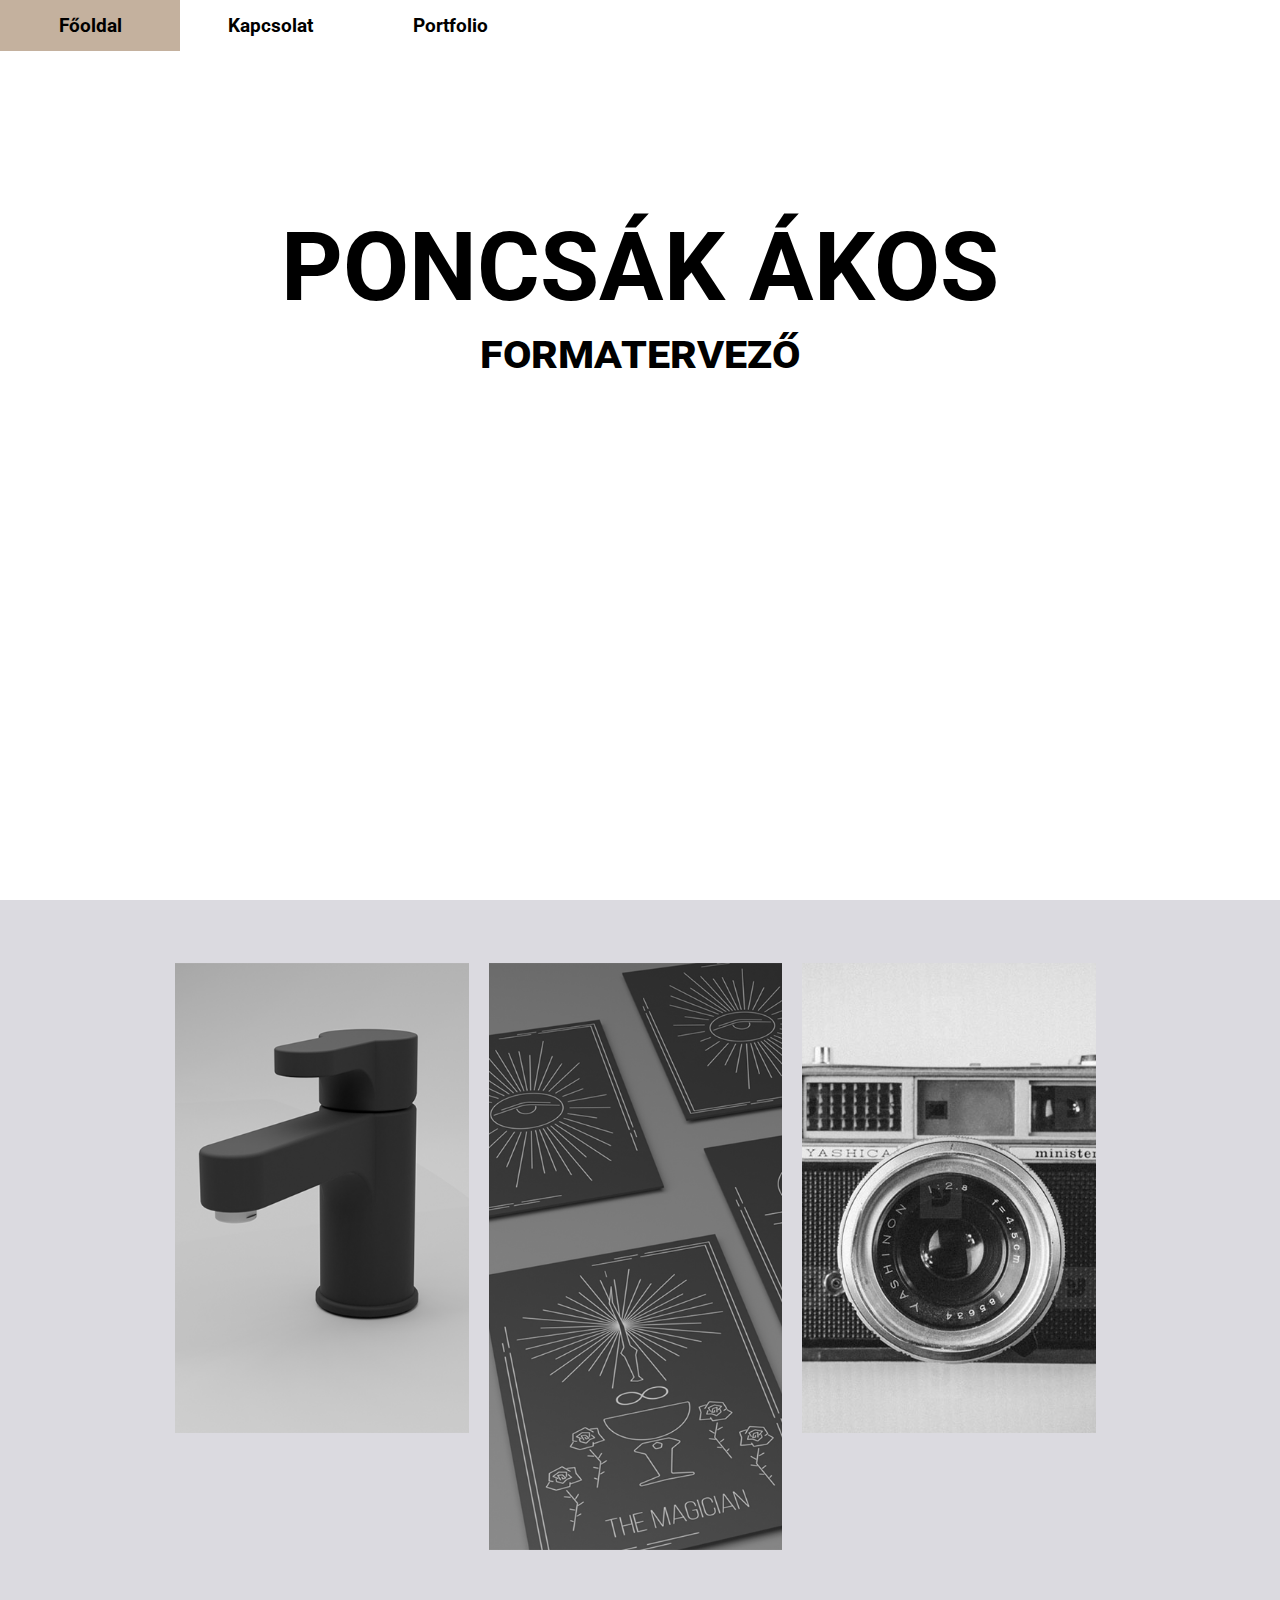
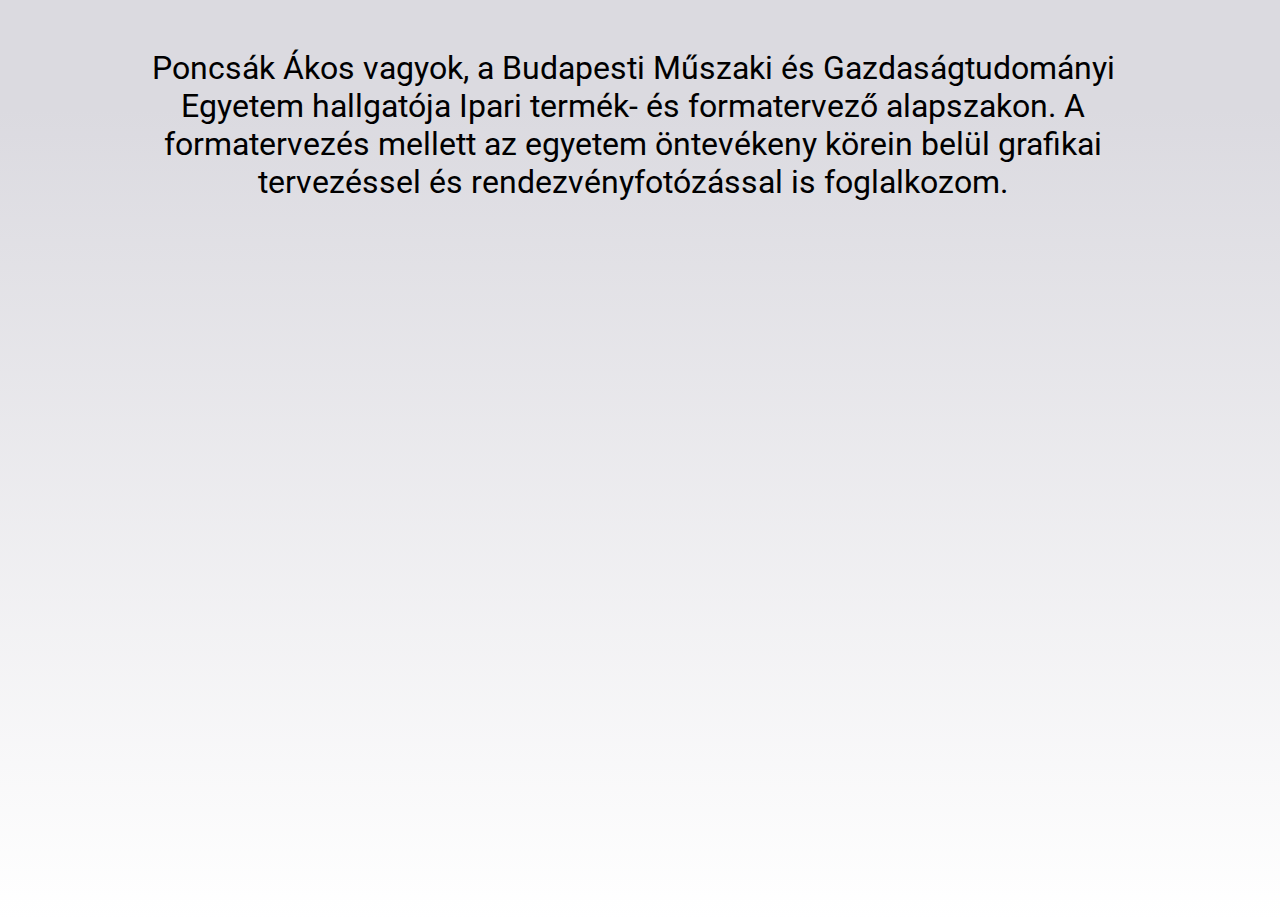
==== index.html @ cc96267a "Add files via upload" ====
<!DOCTYPE html>
<html lang="en">
<head>
    <meta charset="UTF-8">
    <meta http-equiv="X-UA-Compatible" content="IE=edge">
    <meta name="viewport" content="width=device-width, initial-scale=1.0">
    <link rel="stylesheet" href="src/main.css">
	<link href="https://fonts.googleapis.com/css2?family=Pacifico&family=Roboto:wght@300&display=swap" rel="stylesheet">
    <title>Portfolio oldal</title>
</head>
<body>
    <header>
    </header>
    <main>
    <div>
        <ul>
            <li><a href="index.html">Főoldal</a></li>
            <li><a href="kapcsolat.html">Kapcsolat</a></li>
            <li class="legord">
              <a href="javascript:void(0)" class="legordgomb">Portfolio</a>
              <div class="legord-dolgok">
                    <a href="design_galeria.html">Formatervezés</a>
                    <a href="foto_galeria.html">Grafika</a>
                    <a href="foto_galeria.html">Fotózás</a>
              </div>
            </li>
      </ul>
    </div>
    <div>
        <img class="hatter" src="src/img/hatter.jpg">
    </div>
    <div>
        <p class="cim">PONCSÁK ÁKOS</p>
        <p class="alcim">formatervező</p>
    </div>
    <div>
        <div class="nagybox">
            <div class="fokepek">
                <div class="side">
                    <a href="design_galeria.html"><p class="displaykep_text">Design</p></a>
                    <a href="design_galeria.html"><img class="" src="src/img/render.png"></a>
                </div>
                <div class="side">
                    <p class="displaykep_text">Grafika</p>
                    <img class="" src="src/img/illuszt.png">
                </div>  
                <div class="side">
                    <a href="foto_galeria.html"><p class="displaykep_text">Fotózás</p></a>
                    <a href="foto_galeria.html"><img class="" src="src/img/kamera.jpg"></a>
                </div>
            </div>
            <div class="bemutatkozas">
                <p>Poncsák Ákos vagyok, a Budapesti Műszaki és Gazdaságtudományi Egyetem hallgatója Ipari termék- és formatervező alapszakon. A formatervezés mellett az egyetem öntevékeny körein belül grafikai tervezéssel és rendezvényfotózással is foglalkozom.</p>
            </div>
        </div>
    </div>
    </main>
    <footer>

    </footer>
</body>
</html>
---- src/main.css ----
body {
    margin: 0;
    padding:0;
    height: 100%;
    width: 100%;
    overflow-x: hidden;
}
  
* {
    box-sizing: border-box;
}

.hatter_div{

}

.hatter{
    position: absolute;
    left: 0px;
    top: 0px;
    width: 100%;
    z-index: -1;
}

.cim{
    padding-top: 5%;
    margin-bottom: 0;
    font-size: 6rem;
    font-family: 'Roboto';
    font-weight: bold;
    text-align: center;
}

.alcim{
    margin: 0;
    padding: 0;
    font-size: 3rem;
    font-family: 'Roboto';
    font-weight: bold;
    text-align: center;
    font-variant: small-caps;
}

.nagybox{
    position: absolute;
    opacity: 100%;
    top: 100%;
    height: 180%;
    background: linear-gradient(to bottom, rgba(219,218,224,1) 50%,rgba(219,218,224,0));
    width: 100%;
    margin-top: 0rem;
    margin-bottom: 2rem;
    padding-bottom: 5rem;
    padding-top: 3rem;
    z-index: -1;
}

.displaykep_text{
    position: absolute;
    top: 40%;
    left: 50%;
    transform: translate(-50%,-50%);
    font-family: 'Roboto';
    font-weight: bold;
    text-align: center;
    color: white;
    font-size: 4rem;
    text-decoration: none;
    font-variant: small-caps;
    opacity: 0;
    z-index: 1;
}

.portfolio_cim{
    padding-left: 3%;
    font-variant: small-caps;
    font-family: 'Roboto';
    font-weight: bold;
    font-size: 6rem;
    margin: 0;
}

.elrejto{
}

.bemutatkozas{
    margin-right: 10%;
    margin-left: 5%;
}

.bemutatkozas p{
    margin-top: 5rem;
    font-family: 'Roboto';
    text-align: center;
    font-size: 2rem;
    padding-left: 50px;
    padding-left: 50px;
}

.fokepek{
    width: 75%;
    display: flex;
    margin: auto;
    padding: 5px;
}

.fokepek img{
    filter: grayscale(1)
}

.fokepek img:hover{
    box-shadow: 5px 5px 5px #c4b19e;
    filter: grayscale(0);
    transition: all 1s ease;
}

.side{
    position: relative;
    float: left;
    object-fit: none;
    object-position: center;
    overflow: hidden;
    width: 33%;
    padding: 10px;
}

.side:hover .displaykep_text{
    opacity: 1;
    transition: all 1s ease;
}

.side img{
    width: 100%
}

/*enélkül néha furcsa elrendezésbe tudnak kerülni a képek*/
.fokepek::after {
    content: "";
    clear: both;
    display: table;
  }

ul {
    list-style-type: none;
    margin: 0;
    padding: 0;
    overflow: hidden;
    /*background-color: #ccdbfd;*/
    width: 100%;
}
  
li {
    float: left;
}
  
li a, .legordgomb {
    display: inline-block;
    color: black;
    text-align: center;
    padding: 14px 40px;
    min-width: 180px;
    text-decoration: none;
    font-family: 'Roboto';
    font-weight: bold;
    font-size: larger; 
}
  
li a:hover, .legord:hover .legordgomb {
    background-color: #c4b19e;
}
  
li.legord {
    display: inline-block;
}
  
.legord-dolgok {
    display: none;
    position: absolute;
    /*background-color: #A9B388;*/
    min-width: 180px;
    box-shadow: 0px 8px 16px 0px rgba(0,0,0,0.2);
    z-index: 1;
}
  
.legord-dolgok a {
    color: black;
    padding: 12px 16px;
    text-decoration: none;
    display: block;
    text-align: left;
    font-family: 'Roboto';
    font-weight: bold;
    font-size: larger; 
}
  
.legord-dolgok a:hover {background-color: rgb(229, 222, 215);}
  
.legord:hover .legord-dolgok {
    display: block;
}

.menutext{
    size: 2rem;
}



.d_green {
    color: #5F6F52
}

.l_green {
    color: #A9B388
}

.cornsilk {
    color: #FEFAE0
}

.lemon {
    color: #F9EBC7
}

.camel {
    color: #B99470
}

.alloy {
    color: #C4661F
}

.russet {
    color: #783D19
}

.roboto {
    font-family: 'Times New Roman', Times, serif;
}

/* GALÉRIA */

div.galeria:hover img{
    box-shadow: 5px 5px 5px #B99470;
}
  
div.galeria img {
    width: 100%;
    height: auto;
}
  
div.leiras {
    padding: 15px;
    text-align: center;
    font-family: "Roboto";
}
  
.responsive {
    padding: 0 6px;
    float: left;
    width: 32.99999%;
    padding: 15px;
}

/*mobil és kisebb képernyő méretekre*/

@media only screen and (max-width: 900px) {
    .responsive {
      width: 49.99999%;
      margin: 6px 0;
    }
}
  
@media only screen and (max-width: 500px) {
    .responsive {
      width: 100%;
    }
}

/*kapcsolat*/

 input[type=text], select, textarea {
    width: 100%;
    padding: 12px;
    border: 1px solid #ccc;
    box-sizing: border-box;
    margin-top: 6px;
    margin-bottom: 16px;
    resize: vertical
  }
  
  input[type=submit] {
    background-color: #c4b19e;
    color: black;
    padding: 12px 20px;
    border: none;
    cursor: pointer;
  }
  
  input[type=submit]:hover {
    background-color: #B99470;
  }
  
  .container {
    border-radius: 5px;
    background-color: rgba(219,218,224,0.75);
    padding: 20px;
    font-size: 1rem;
    font-family: 'Roboto';
    font-weight: bold;
  }
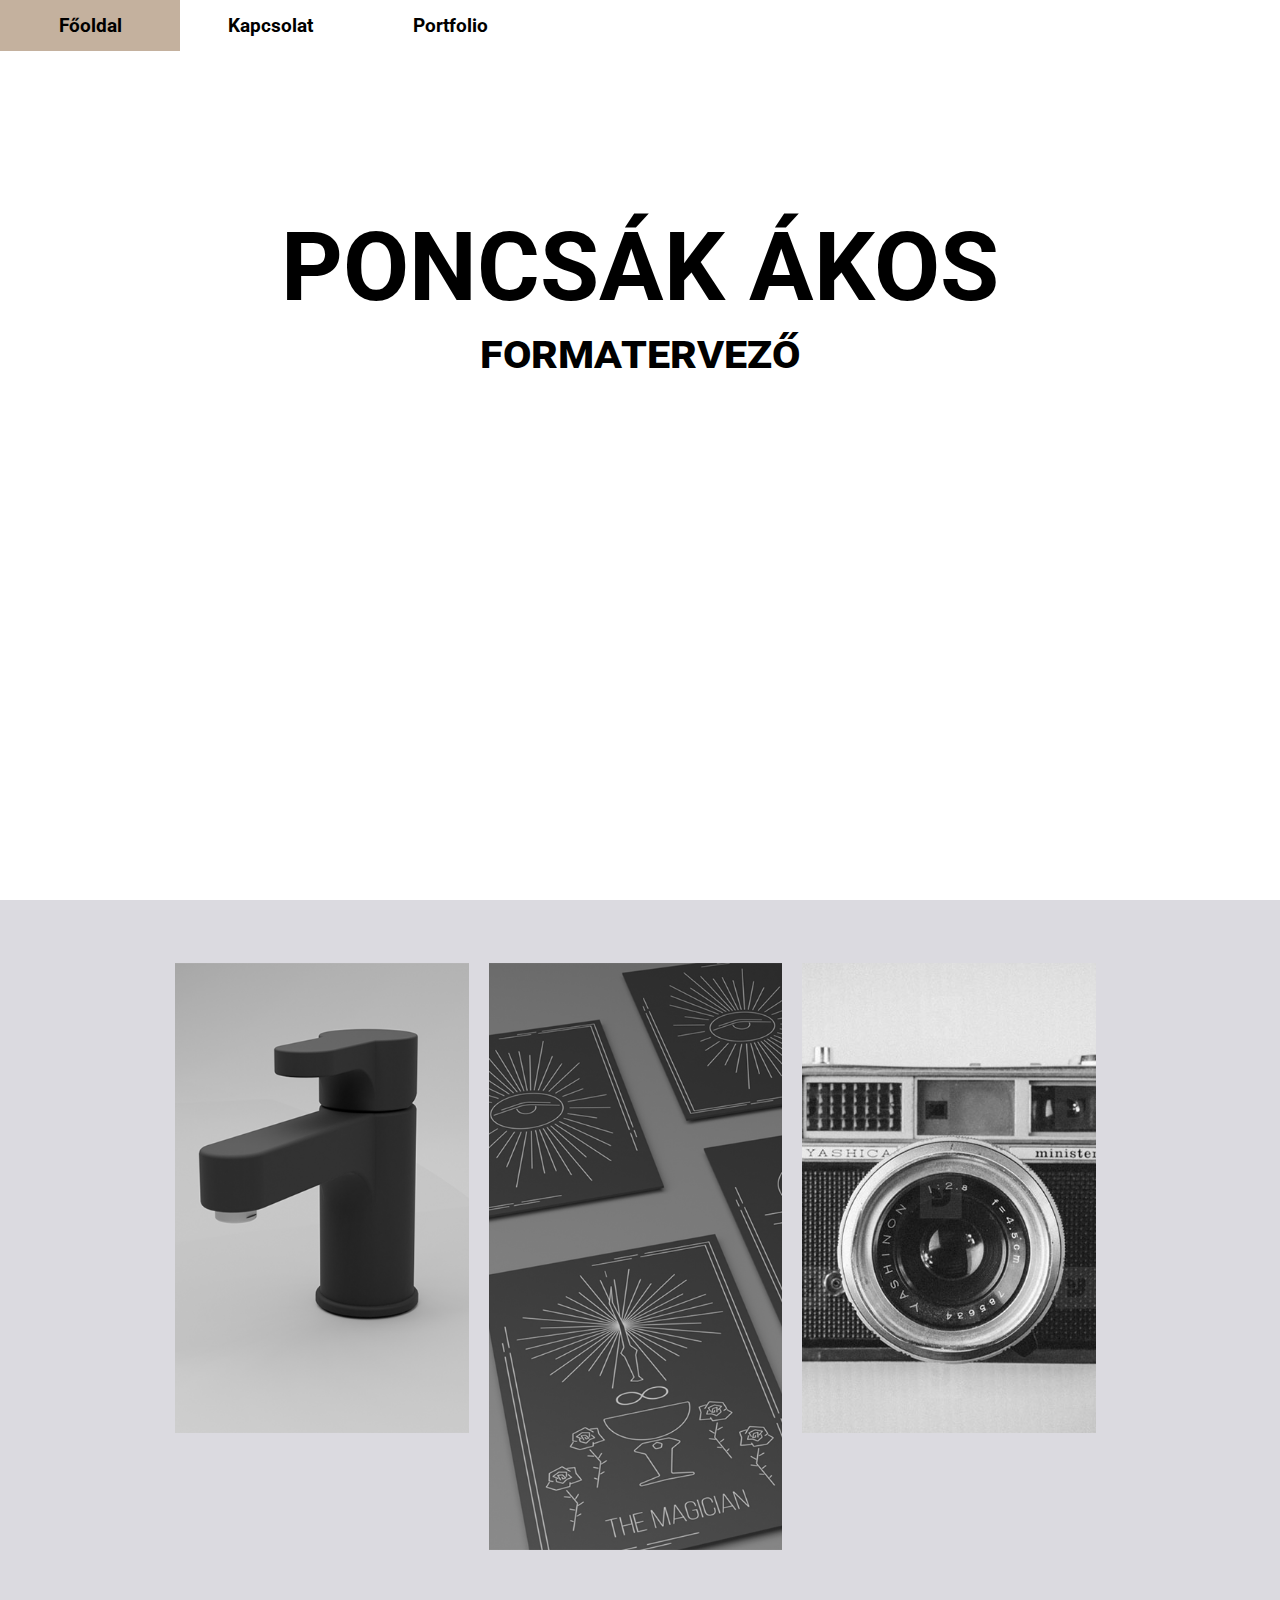
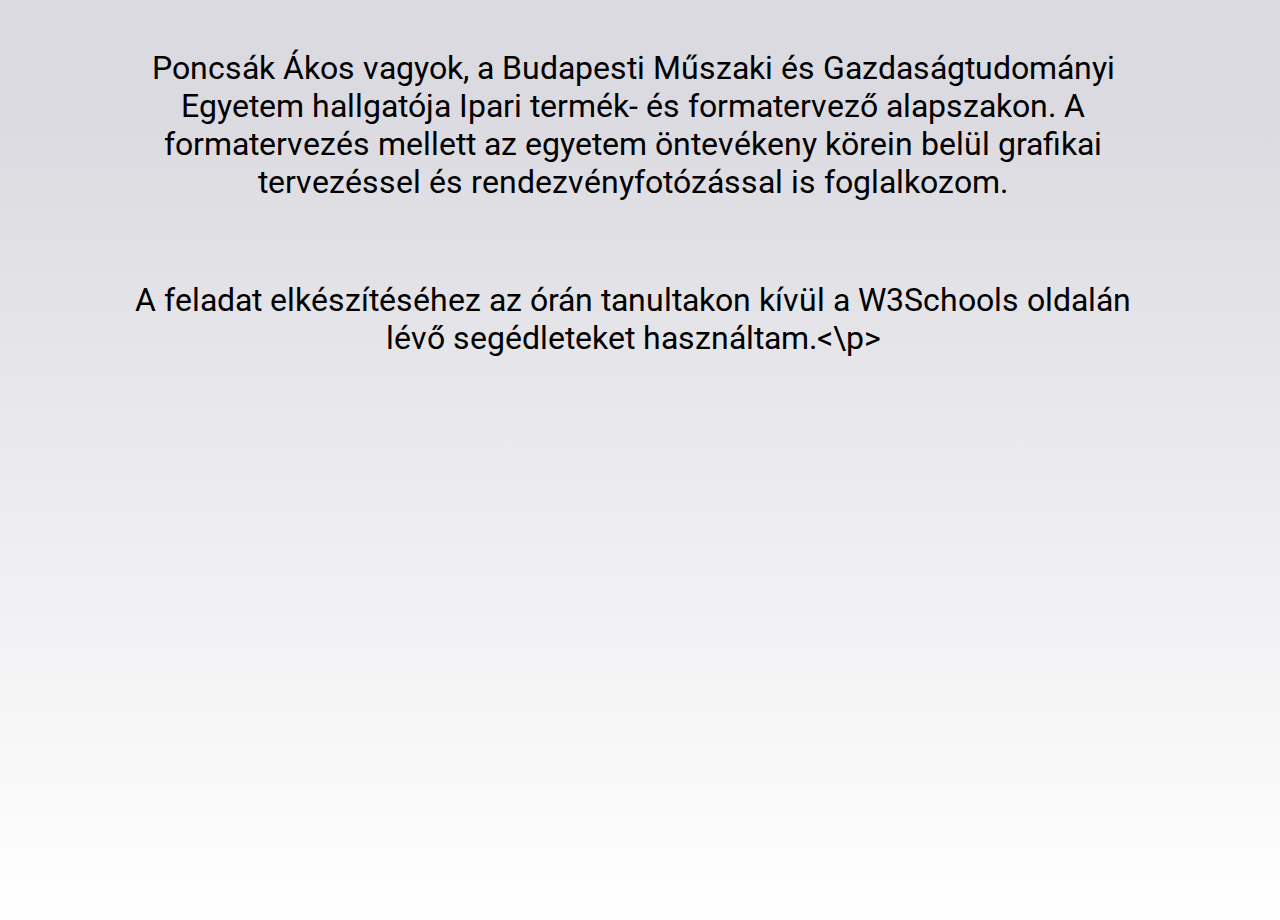
==== commit 5c5abd78: "Update index.html" ====
--- a/index.html
+++ b/index.html
@@ -51,6 +51,7 @@
             </div>
             <div class="bemutatkozas">
                 <p>Poncsák Ákos vagyok, a Budapesti Műszaki és Gazdaságtudományi Egyetem hallgatója Ipari termék- és formatervező alapszakon. A formatervezés mellett az egyetem öntevékeny körein belül grafikai tervezéssel és rendezvényfotózással is foglalkozom.</p>
+		<p>A feladat elkészítéséhez az órán tanultakon kívül a W3Schools oldalán lévő segédleteket használtam.<\p>
             </div>
         </div>
     </div>
@@ -59,4 +60,4 @@
 
     </footer>
 </body>
-</html>+</html>
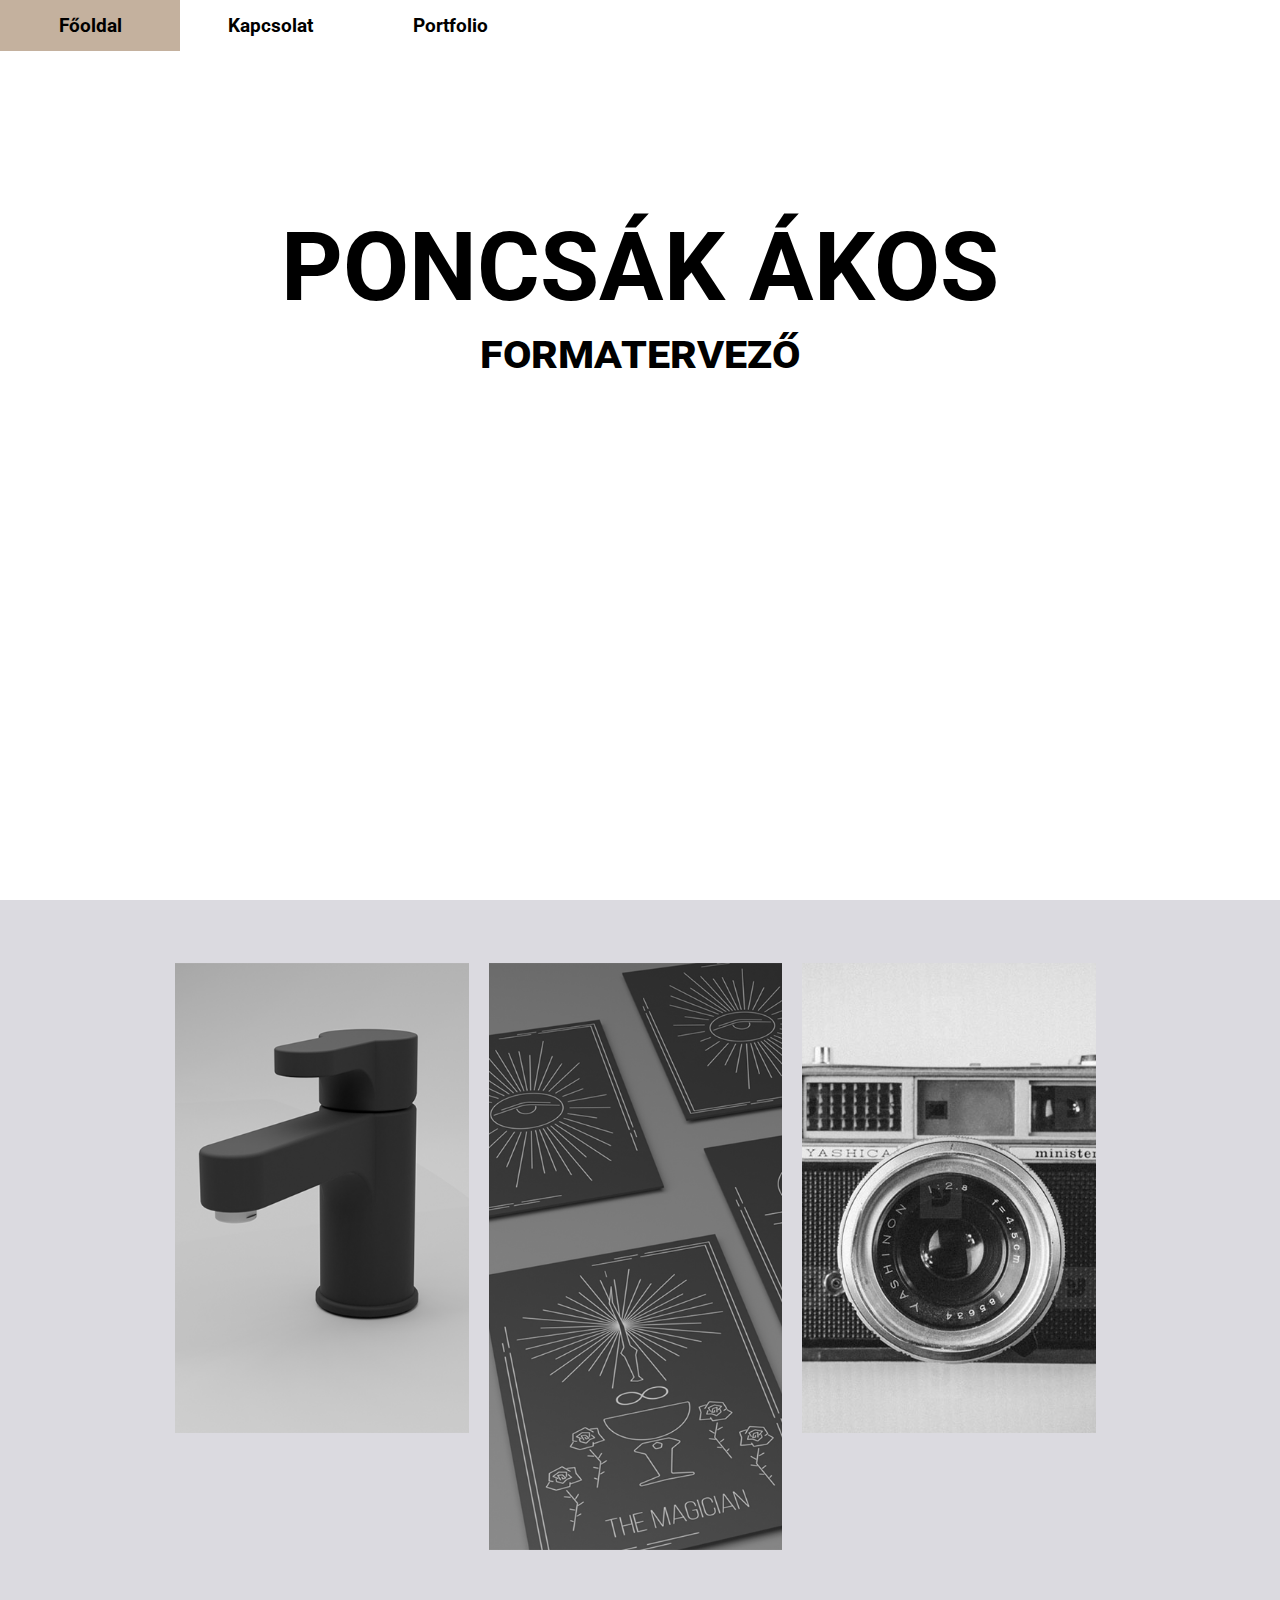
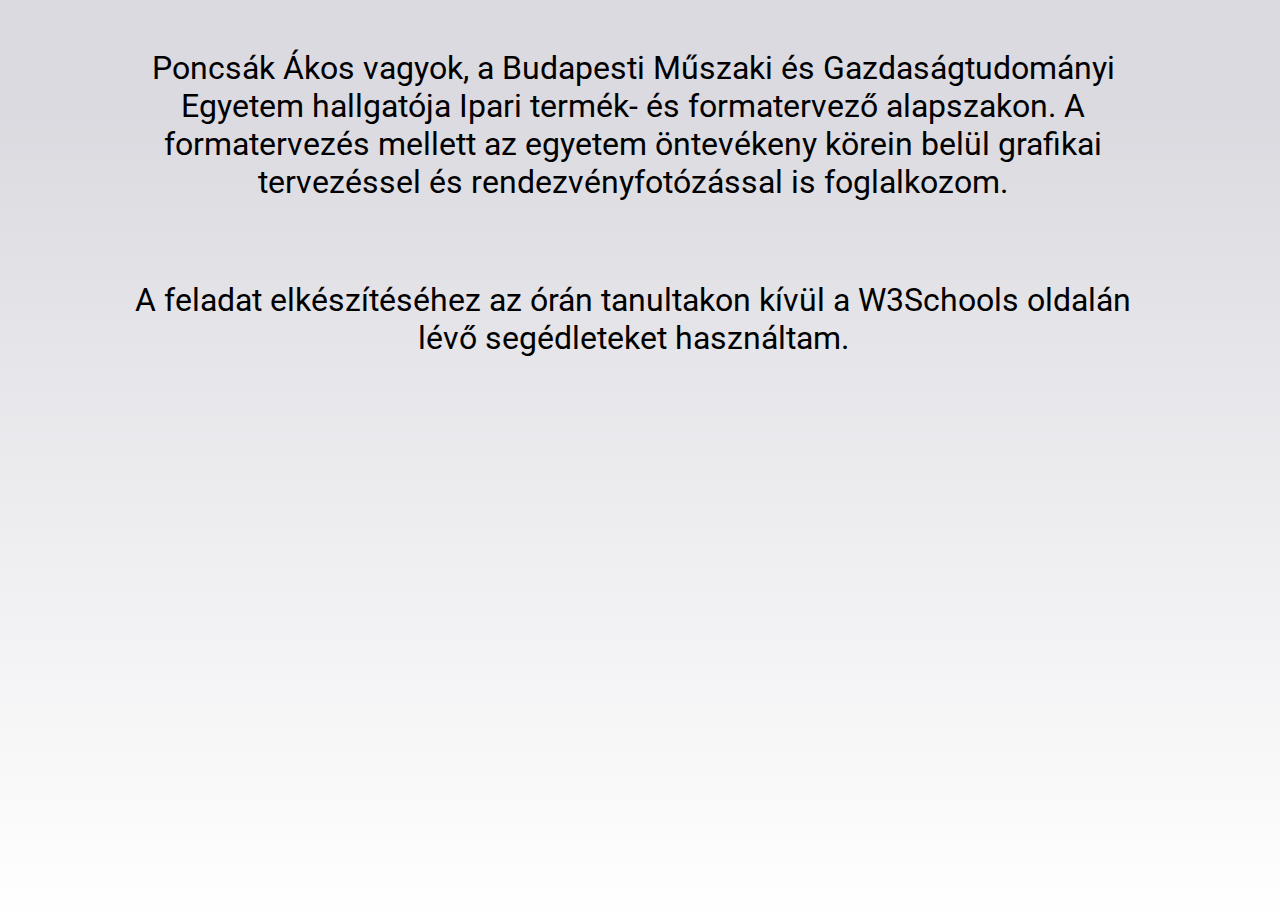
==== commit 19cff592: "Update index.html" ====
--- a/index.html
+++ b/index.html
@@ -51,7 +51,7 @@
             </div>
             <div class="bemutatkozas">
                 <p>Poncsák Ákos vagyok, a Budapesti Műszaki és Gazdaságtudományi Egyetem hallgatója Ipari termék- és formatervező alapszakon. A formatervezés mellett az egyetem öntevékeny körein belül grafikai tervezéssel és rendezvényfotózással is foglalkozom.</p>
-		<p>A feladat elkészítéséhez az órán tanultakon kívül a W3Schools oldalán lévő segédleteket használtam.<\p>
+		<p>A feladat elkészítéséhez az órán tanultakon kívül a W3Schools oldalán lévő segédleteket használtam.</p>
             </div>
         </div>
     </div>
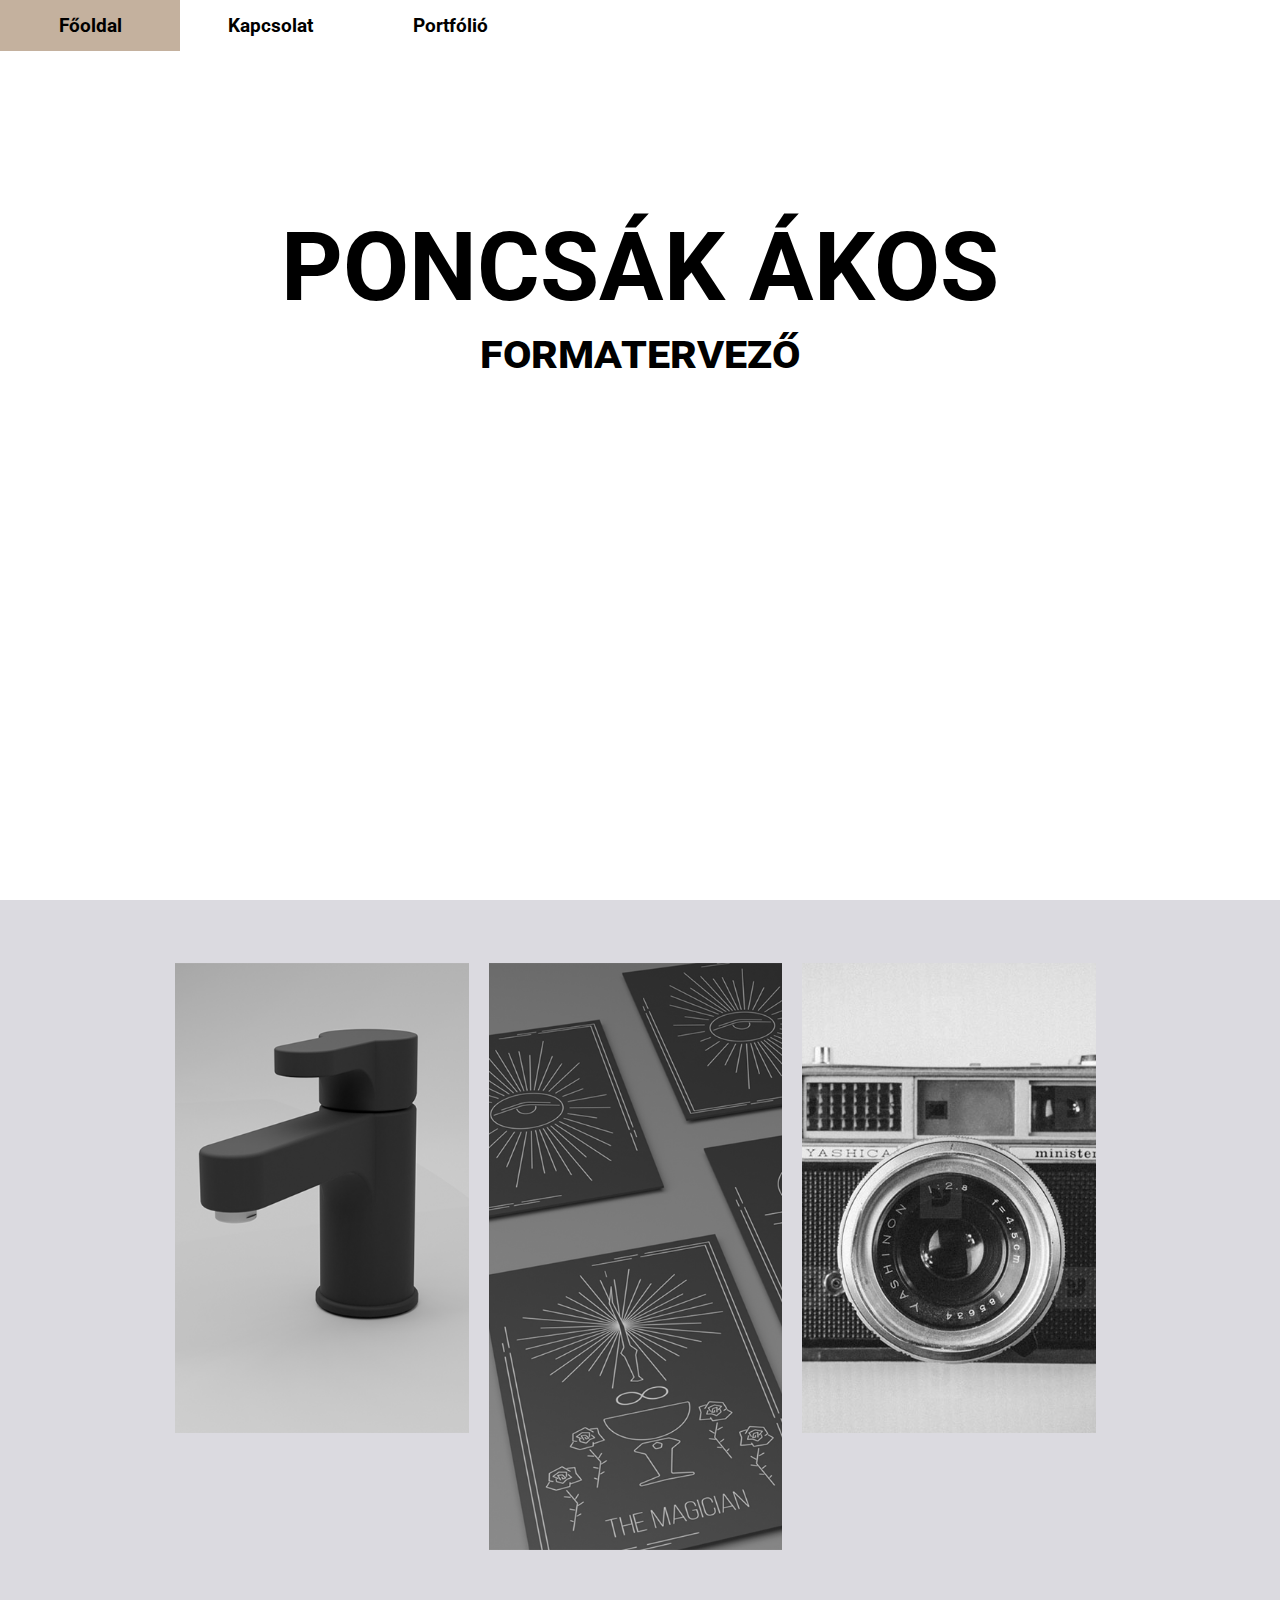
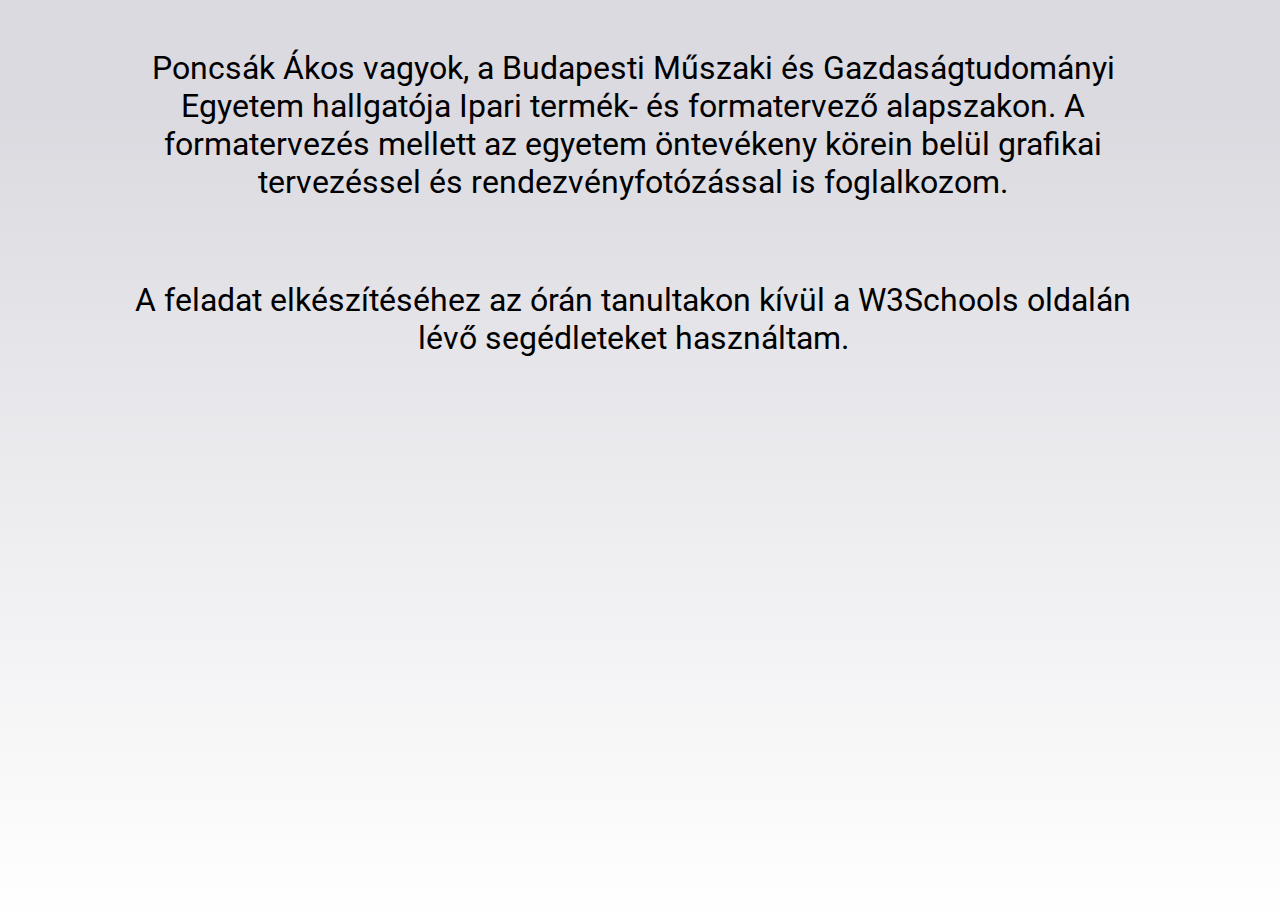
==== commit 5ed8cdd4: "Update index.html" ====
--- a/index.html
+++ b/index.html
@@ -6,7 +6,7 @@
     <meta name="viewport" content="width=device-width, initial-scale=1.0">
     <link rel="stylesheet" href="src/main.css">
 	<link href="https://fonts.googleapis.com/css2?family=Pacifico&family=Roboto:wght@300&display=swap" rel="stylesheet">
-    <title>Portfolio oldal</title>
+    <title>Portfólió oldal</title>
 </head>
 <body>
     <header>
@@ -17,7 +17,7 @@
             <li><a href="index.html">Főoldal</a></li>
             <li><a href="kapcsolat.html">Kapcsolat</a></li>
             <li class="legord">
-              <a href="javascript:void(0)" class="legordgomb">Portfolio</a>
+              <a href="javascript:void(0)" class="legordgomb">Portfólió</a>
               <div class="legord-dolgok">
                     <a href="design_galeria.html">Formatervezés</a>
                     <a href="foto_galeria.html">Grafika</a>
--- a/src/main.css
+++ b/src/main.css
@@ -8,10 +8,6 @@
   
 * {
     box-sizing: border-box;
-}
-
-.hatter_div{
-
 }
 
 .hatter{
@@ -78,9 +74,6 @@
     font-weight: bold;
     font-size: 6rem;
     margin: 0;
-}
-
-.elrejto{
 }
 
 .bemutatkozas{
@@ -203,36 +196,6 @@
     size: 2rem;
 }
 
-
-
-.d_green {
-    color: #5F6F52
-}
-
-.l_green {
-    color: #A9B388
-}
-
-.cornsilk {
-    color: #FEFAE0
-}
-
-.lemon {
-    color: #F9EBC7
-}
-
-.camel {
-    color: #B99470
-}
-
-.alloy {
-    color: #C4661F
-}
-
-.russet {
-    color: #783D19
-}
-
 .roboto {
     font-family: 'Times New Roman', Times, serif;
 }
@@ -307,4 +270,4 @@
     font-size: 1rem;
     font-family: 'Roboto';
     font-weight: bold;
-  } +  } 
